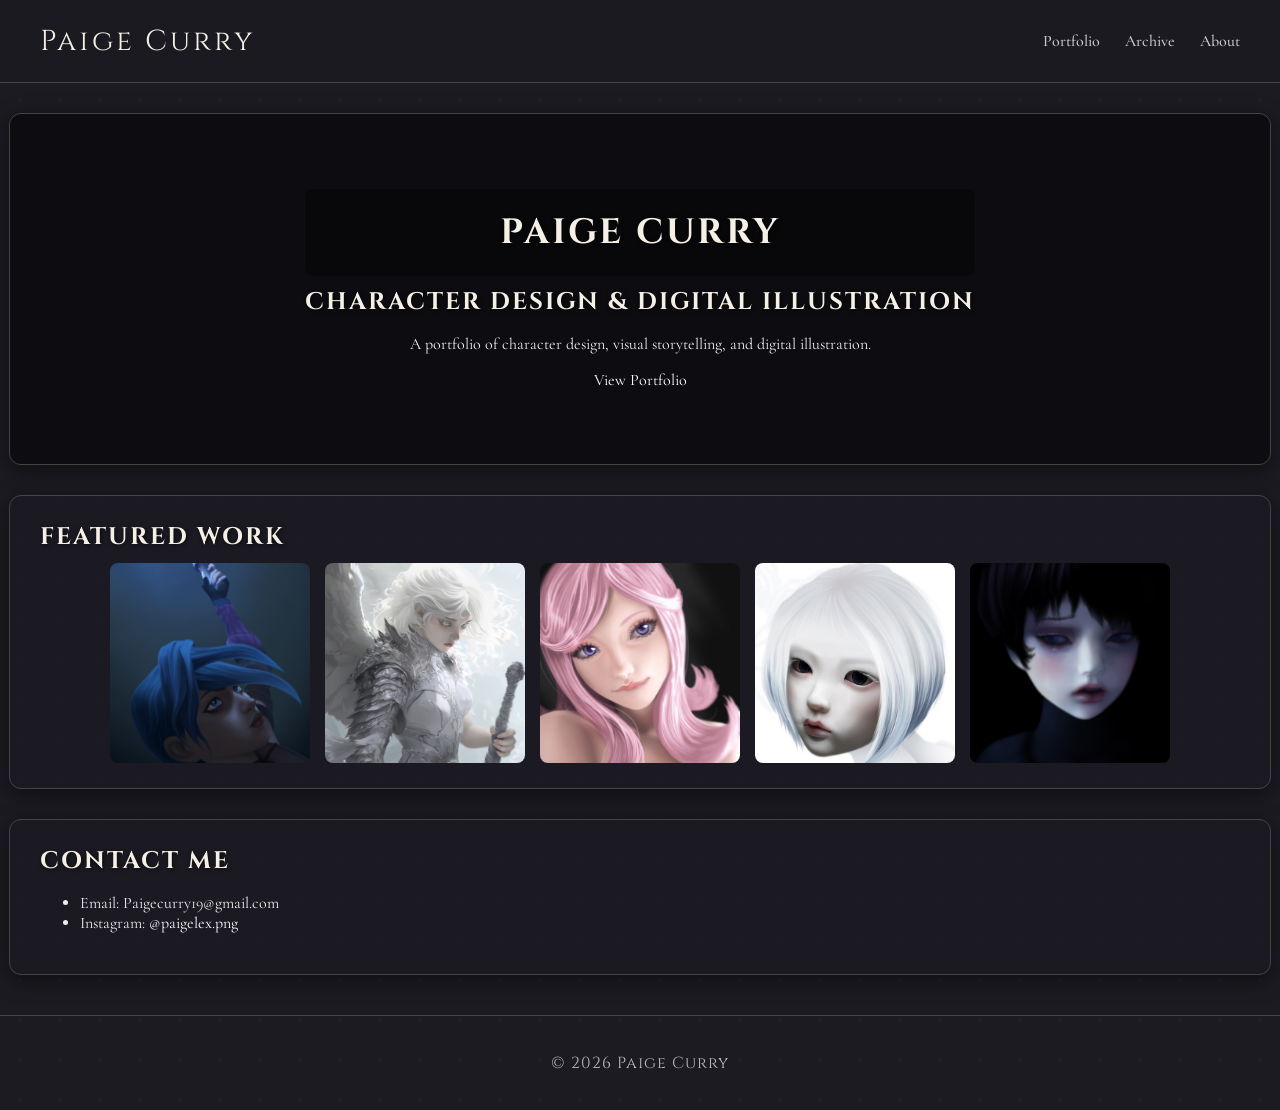
==== index.html @ bc30f3be "Add files via upload" ====
<!DOCTYPE html>
<html lang="en">
<head>
  <meta charset="UTF-8">
  <meta name="viewport" content="width=device-width, initial-scale=1.0">
  <title>Paige Curry | Character Design Portfolio</title>
  
  <!-- Stylesheet -->
  <link rel="stylesheet" href="style.css">
  
  <!-- Fonts -->
  <link href="https://fonts.googleapis.com/css2?family=Cinzel:wght@400;600&family=Cormorant+Garamond:wght@300;400;500&display=swap" rel="stylesheet">
</head>
<body>

  <!-- Header / Navbar -->
  <header>
    <nav class="navbar">
      <div class="logo">
        <a href="index.html">Paige Curry</a>
      </div>
      <ul class="nav-links">
        <li><a href="portfolio.html">Portfolio</a></li>
        <li><a href="archive.html">Archive</a></li>
        <li><a href="about.html">About</a></li>
      </ul>
    </nav>
  </header>

  <!-- Hero Section with Overlay -->
  <section class="hero">
    <div class="hero-overlay"></div> <!-- semi-transparent black layer -->
    <div class="hero-text">
      <h1>Paige Curry</h1>
      <h2>Character Design & Digital Illustration</h2>
      <p>A portfolio of character design, visual storytelling, and digital illustration.</p>
      <a href="portfolio.html" class="hero-button">View Portfolio</a>
    </div>
  </section>

  
  <!-- Featured Work -->
  <section class="featured">
    <h2 class="section-title">Featured Work</h2>
    <div class="gallery">
      <img src="images/Jinx.PNG" alt="Jinx Artwork">
      <img src="images/Seraphim.jpeg" alt="Seraphim Artwork">
      <img src="images/PinkHairedGirl.jpeg" alt="Pink Haired Girl Artwork">
      <img src="images/RoboGirl.JPG" alt="Robo Girl Artwork">
      <img src="images/SadBoy.JPG" alt="Robo Girl Artwork">
    </div>
  </section>

  <!-- Contact Section -->
  <section class="contact">
    <h2>Contact Me</h2>
    <ul>
      <li>Email: Paigecurry19@gmail.com</a></li>
      <li>Instagram: <a href="https://instagram.com/paigelex.png" target="_blank">@paigelex.png</a></li>
  </section>

  <!-- Footer -->
  <footer>
    <p>© 2026 Paige Curry</p>
  </footer>

  <!-- JS -->
  <script src="script.js"></script>
</body>
</html>
---- style.css ----
/* =========================
   BODY & GENERAL
   ========================= */
body {
    font-family: 'Cormorant Garamond', serif;
    margin: 0;
    padding: 0;
    color: #eee;
    background-color: #1c1b22; /* deep gothic dark */
    background-image: radial-gradient(rgba(255,255,255,0.02) 2px, transparent 2px);
    background-size: 40px 40px;
    transition: background 0.5s ease;
}

h1, h2, h3, h4 {
    font-family: 'Cinzel', serif;
    text-transform: uppercase;
    letter-spacing: 2px;
    color: #f5f0e6;
    text-shadow: 1px 1px 4px rgba(0,0,0,0.7);
    margin: 0 0 10px 0;
    transition: color 0.3s ease, text-shadow 0.3s ease;
}

/* =========================
   NAVIGATION
   ========================= */
header {
    width: 100%;
    position: sticky;
    top: 0;
    background: rgba(28,27,34,0.95);
    z-index: 999;
    border-bottom: 1px solid #444;
}

.navbar {
    display: flex;
    justify-content: space-between;
    align-items: center;
    padding: 15px 40px;
}

.navbar .logo a {
    color: #f5f0e6;
    font-family: 'Cinzel', serif;
    font-size: 1.8em;
    text-decoration: none;
    letter-spacing: 3px;
}

.nav-links {
    list-style: none;
    display: flex;
    gap: 25px;
}

.nav-links a {
    color: #ccc;
    text-decoration: none;
    font-weight: 500;
    transition: color 0.3s ease, text-shadow 0.3s ease;
}

.nav-links a:hover {
    color: #f5f0e6;
    text-shadow: 0 0 6px #f5f0e6;
}

/* =========================
   HERO BANNER
   ========================= */
.hero {
    height: 300px;
    background-image: url("images/Bunnies.jpg"); /* or SadBoy.JPG */
    background-size: cover;
    background-position: center;
    display: flex;
    flex-direction: column;
    align-items: center;
    justify-content: center;
    text-align: center;
    position: relative;
    border-radius: 12px;  /* rounds the corners */
    overflow: hidden;     /* keeps overlay & image inside rounded corners */
}

.hero::before {
    content: "";
    position: absolute;
    top: 0; left: 0;
    width: 100%; height: 100%;
    background-color: rgba(0,0,0,0.5); /* dark overlay */
    z-index: 1; /* behind the text */
    /* border-radius not needed because overflow:hidden on hero handles it */
}

.hero-text {
    position: relative;
    z-index: 2; /* text above overlay */
}

.hero h1 {
    background: rgba(0,0,0,0.4); /* optional semi-transparent box behind text */
    padding: 20px 30px;
    border-radius: 8px;
    font-size: 2.2em;
    letter-spacing: 3px;
    color: #f5f0e6;
}

.hero-subtitle {
    margin-top: 10px;
    font-family: 'Cormorant Garamond', serif;
    font-size: 1.2em;
    color: #f5f0e6;
    text-shadow: 1px 1px 4px rgba(0,0,0,0.7);
}

/* Portfolio Hero Image & Height */
.hero-portfolio {
    height: 100px; /* thinner vertically */
    background-image: url("images/Seraphim.jpeg");
    background-size: cover;
    background-position: center top; /* moves image up */
    border-radius: 12px;
    overflow: hidden;
    position: relative;
}

/* Optional: fine-tune vertical position more precisely */
.hero-portfolio {
    background-position: center 26%; /* 0% = top, 50% = center, 100% = bottom */
}

/* Optional: overlay for slightly darker look */
.hero-portfolio::before {
    content: "";
    position: absolute;
    top: 0; left: 0;
    width: 100%; height: 100%;
    background-color: rgba(0,0,0,0.3); /* subtle dark overlay */
    z-index: 1;
    /* border-radius not needed, overflow:hidden handles it */
}

/* Page subtitle styling (beneath hero) */
.page-subtitle {
    font-family: 'Cormorant Garamond', serif;
    font-size: 1.2em;
    color: #f5f0e6;
    text-align: left;
    margin-bottom: 20px;
}

/* =========================
   ABOUT SECTION
   ========================= */
.about-section {
    display: flex;
    justify-content: center;
    padding: 60px 20px;
}

.about-container {
    display: flex;
    flex-wrap: wrap;
    gap: 40px;
    max-width: 1000px;
}

/* =========================
   ABOUT PHOTO
   ========================= */
.about-photo {
    width: 220px;
    height: 220px;           /* makes it a perfect circle container */
    object-fit: cover;       /* keeps aspect ratio, crops if needed */
    border-radius: 50%;
    border: 3px solid #444;
    transition: transform 0.4s ease, box-shadow 0.4s ease;
    cursor: pointer;
}

.about-photo:hover {
    transform: scale(1.1);
    box-shadow: 0 0 30px rgba(245,240,230,0.6);
}

.about-photo:hover {
    transform: scale(1.1);
    box-shadow: 0 0 30px rgba(245,240,230,0.6);
}

.about-text {
    flex: 1;
    min-width: 300px;
    line-height: 1.7;
    font-size: 1.05em;
    color: #ddd;
}

/* =========================
   SECTIONS & CARDS
   ========================= */
section {
    background: rgba(28,27,34,0.95);
    padding: 25px 30px;
    margin: 30px auto;
    border-radius: 12px;
    border: 1px solid #444;
    box-shadow: 0 5px 20px rgba(0,0,0,0.5);
    max-width: 1200px;
    transition: transform 0.3s ease, box-shadow 0.3s ease;
}

section:hover {
    transform: translateY(-5px);
    box-shadow: 0 15px 30px rgba(0,0,0,0.7);
}

/* =========================
   GALLERY
   ========================= */
.gallery {
    display: flex;
    flex-wrap: wrap;
    justify-content: center;
    gap: 15px;
}

.gallery img {
    width: 200px;          /* fixed width */
    height: 200px;         /* box height */
    border-radius: 8px;
    cursor: pointer;
    object-fit: cover;     /* keeps aspect ratio, crops excess */
    transition: transform 0.4s ease, box-shadow 0.4s ease;
}

.gallery img:hover {
    transform: scale(1.2) rotate(-2deg);
    box-shadow: 0 15px 25px rgba(245,240,230,0.5);
}

.gallery img {
    width: 200px;
    border-radius: 8px;
    cursor: pointer;
    transition: transform 0.4s ease, box-shadow 0.4s ease;
}

.gallery img:hover {
    transform: scale(1.2) rotate(-2deg);
    box-shadow: 0 15px 25px rgba(245,240,230,0.5);
}

/* =========================
   LIGHTBOX
   ========================= */
.lightbox {
    display: none;
    position: fixed;
    top:0; left:0;
    width:100%; height:100%;
    background: rgba(0,0,0,0.95);
    justify-content: center;
    align-items: center;
    z-index: 1000;
    animation: fadeIn 0.4s ease forwards;
}

.lightbox-img {
    max-width: 90%;
    max-height: 90%;
    border-radius: 8px;
    box-shadow: 0 10px 30px rgba(245,240,230,0.6);
}

.close {
    position: absolute;
    top: 30px;
    right: 30px;
    font-size: 40px;
    color: #f5f0e6;
    cursor: pointer;
    transition: transform 0.3s ease;
}

.close:hover {
    transform: scale(1.2);
}

/* =========================
   LINKS
   ========================= */
a {
    color: #ffffff;
    text-decoration: none;
    transition: color 0.3s ease, text-shadow 0.3s ease;
}

a:hover {
    color: #f5f0e6;
    text-shadow: 0 0 6px #f5f0e6;
}

/* =========================
   FOOTER
   ========================= */
footer {
    margin-top: 40px;
    text-align: center;
    padding: 20px 0;
    color: #bbb;
    border-top: 1px solid #444;
    font-family: 'Cinzel', serif;
    letter-spacing: 1px;
}

/* =========================
   ANIMATIONS
   ========================= */
@keyframes fadeIn {
    from { opacity: 0; }
    to { opacity: 1; }
}
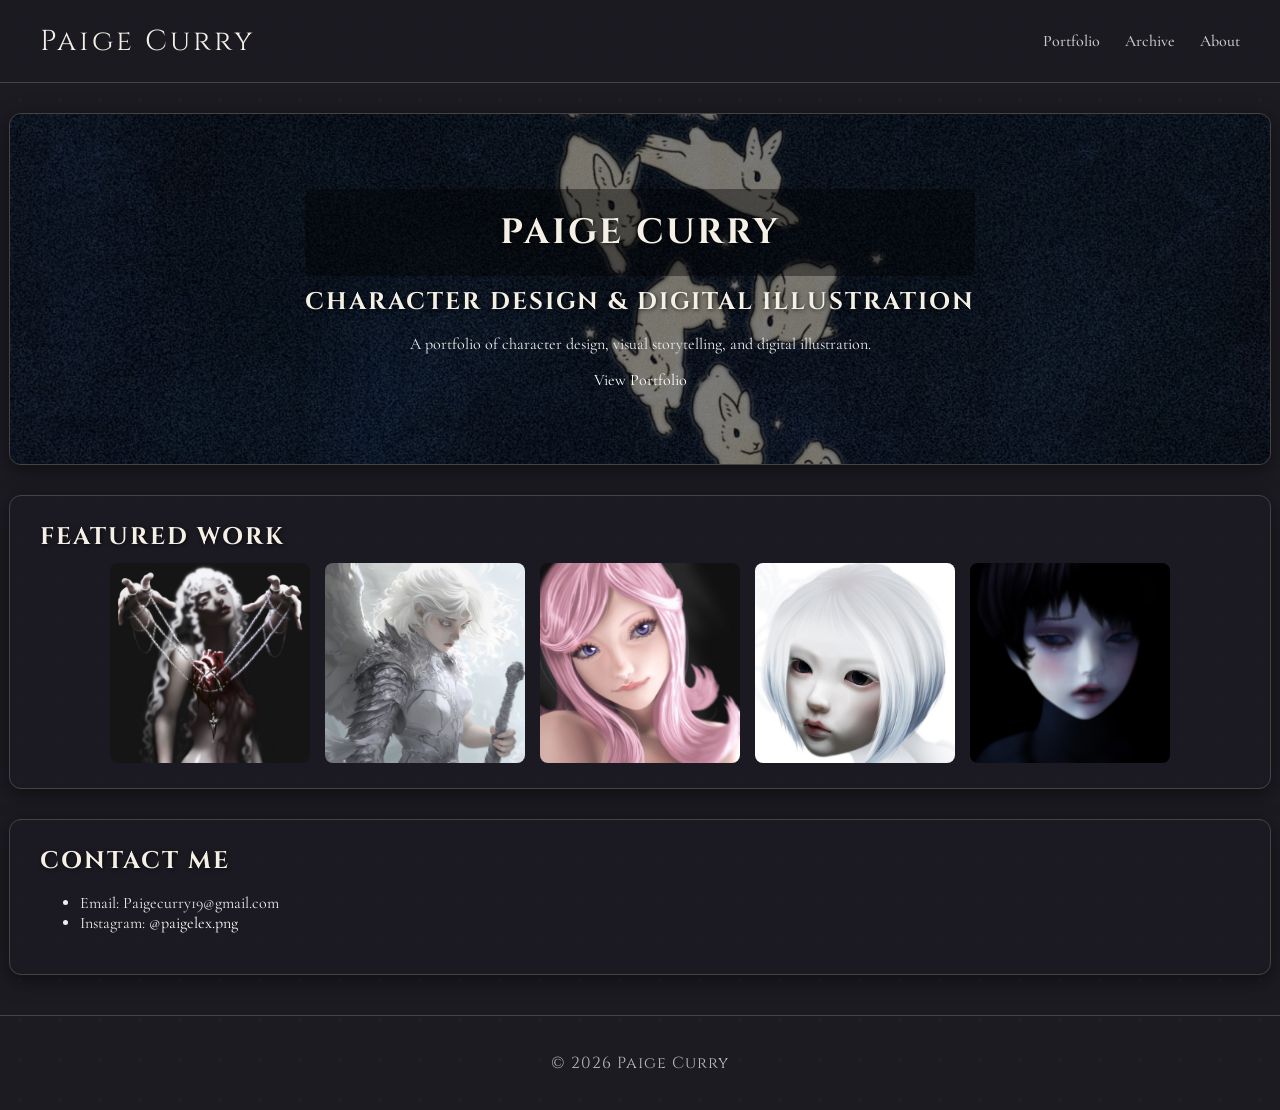
==== commit 8c33b0da: "Update index.html" ====
--- a/index.html
+++ b/index.html
@@ -43,11 +43,12 @@
   <section class="featured">
     <h2 class="section-title">Featured Work</h2>
     <div class="gallery">
-      <img src="images/Jinx.PNG" alt="Jinx Artwork">
-      <img src="images/Seraphim.jpeg" alt="Seraphim Artwork">
-      <img src="images/PinkHairedGirl.jpeg" alt="Pink Haired Girl Artwork">
-      <img src="images/RoboGirl.JPG" alt="Robo Girl Artwork">
-      <img src="images/SadBoy.JPG" alt="Robo Girl Artwork">
+      <img src="images/Heartache.JPG" alt="Artwork">
+      <img src="images/Seraphim.jpeg" alt="Artwork">
+      <img src="images/PinkHairedGirl.jpeg" alt="Artwork">
+      <img src="images/RoboGirl.JPG" alt="Artwork">
+      <img src="images/SadBoy.JPG" alt="Artwork">
+  
     </div>
   </section>
 
@@ -67,4 +68,4 @@
   <!-- JS -->
   <script src="script.js"></script>
 </body>
-</html>+</html>
--- a/style.css
+++ b/style.css
@@ -72,7 +72,7 @@
    ========================= */
 .hero {
     height: 300px;
-    background-image: url("images/Bunnies.jpg"); /* or SadBoy.JPG */
+    background-image: url("images/Bunnies.JPG"); /* or SadBoy.JPG */
     background-size: cover;
     background-position: center;
     display: flex;
@@ -324,4 +324,4 @@
 @keyframes fadeIn {
     from { opacity: 0; }
     to { opacity: 1; }
-}+}
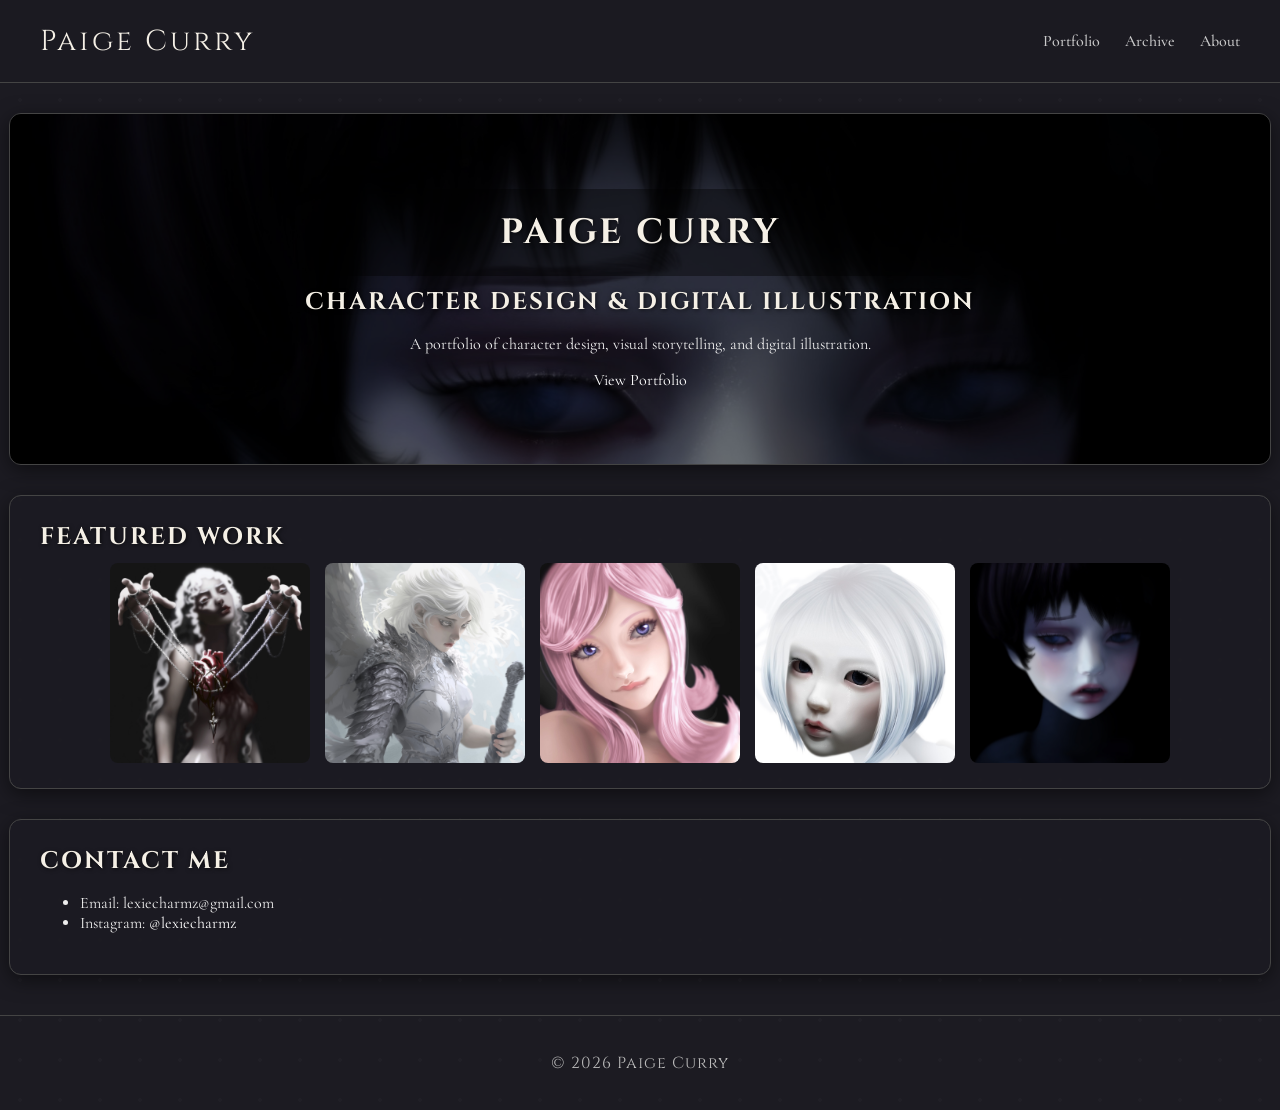
==== commit da85cf6c: "Update index.html" ====
--- a/index.html
+++ b/index.html
@@ -56,8 +56,8 @@
   <section class="contact">
     <h2>Contact Me</h2>
     <ul>
-      <li>Email: Paigecurry19@gmail.com</a></li>
-      <li>Instagram: <a href="https://instagram.com/paigelex.png" target="_blank">@paigelex.png</a></li>
+        <li>Email: lexiecharmz@gmail.com</a></li>
+      <li>Instagram: <a href="https://instagram.com/lexiecharmz" target="_blank">@lexiecharmz</a></li>
   </section>
 
   <!-- Footer -->
--- a/style.css
+++ b/style.css
@@ -72,9 +72,9 @@
    ========================= */
 .hero {
     height: 300px;
-    background-image: url("images/Bunnies.JPG"); /* or SadBoy.JPG */
+    background-image: url("images/SadBoy.JPG"); /* or SadBoy.JPG */
     background-size: cover;
-    background-position: center;
+    background-position: center 30%;
     display: flex;
     flex-direction: column;
     align-items: center;
@@ -131,17 +131,6 @@
 /* Optional: fine-tune vertical position more precisely */
 .hero-portfolio {
     background-position: center 26%; /* 0% = top, 50% = center, 100% = bottom */
-}
-
-/* Optional: overlay for slightly darker look */
-.hero-portfolio::before {
-    content: "";
-    position: absolute;
-    top: 0; left: 0;
-    width: 100%; height: 100%;
-    background-color: rgba(0,0,0,0.3); /* subtle dark overlay */
-    z-index: 1;
-    /* border-radius not needed, overflow:hidden handles it */
 }
 
 /* Page subtitle styling (beneath hero) */
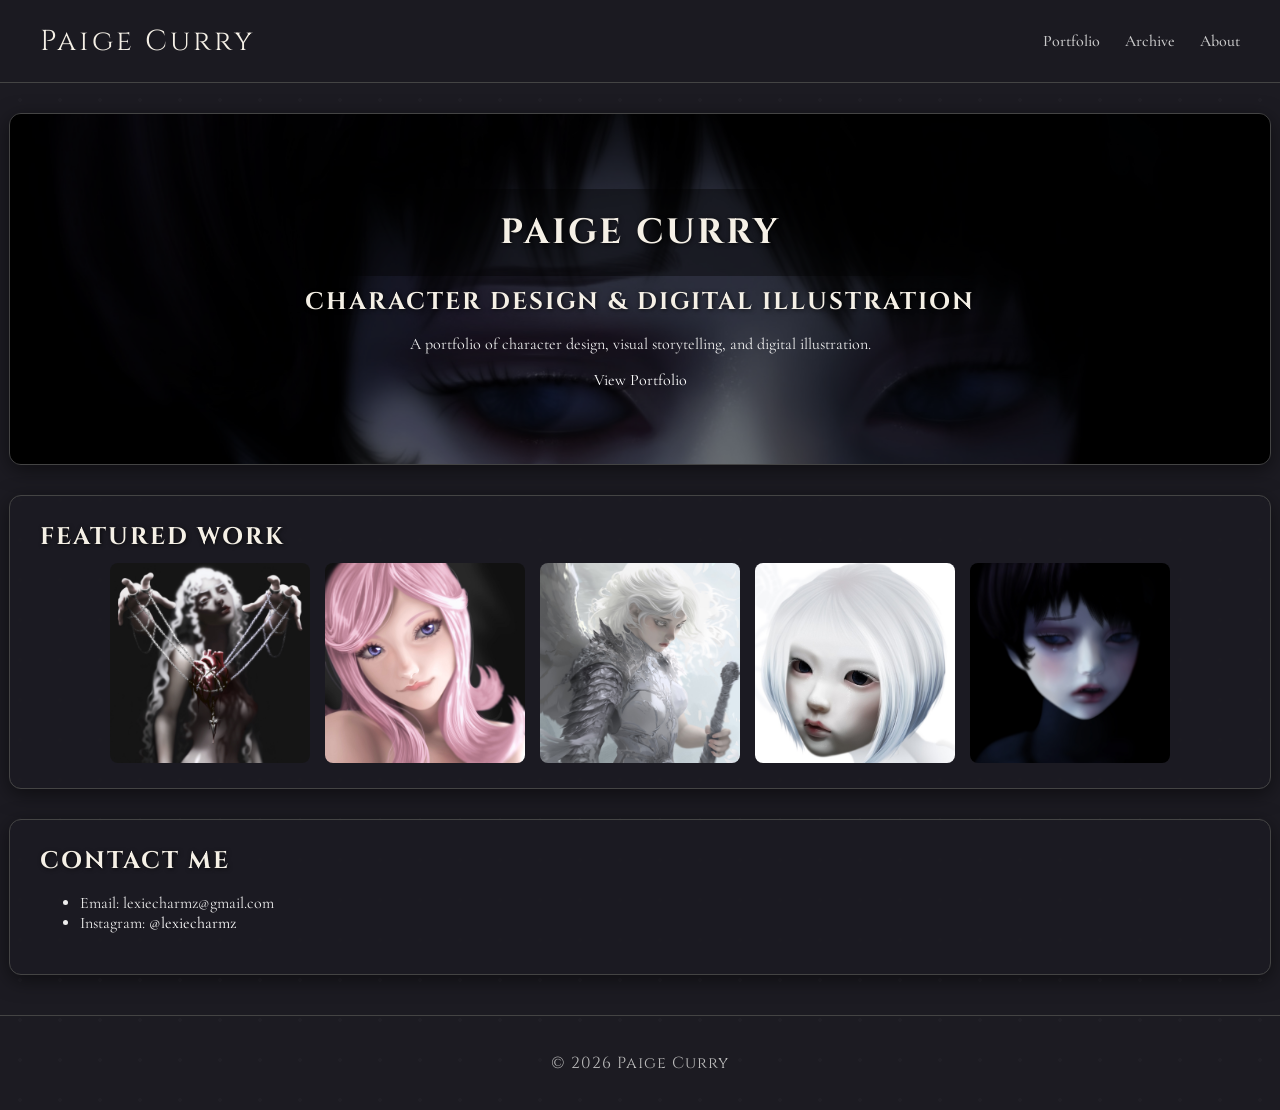
==== commit 13eea05b: "Update index.html" ====
--- a/index.html
+++ b/index.html
@@ -44,8 +44,8 @@
     <h2 class="section-title">Featured Work</h2>
     <div class="gallery">
       <img src="images/Heartache.JPG" alt="Artwork">
+      <img src="images/PinkHairedGirl.jpeg" alt="Artwork">
       <img src="images/Seraphim.jpeg" alt="Artwork">
-      <img src="images/PinkHairedGirl.jpeg" alt="Artwork">
       <img src="images/RoboGirl.JPG" alt="Artwork">
       <img src="images/SadBoy.JPG" alt="Artwork">
   
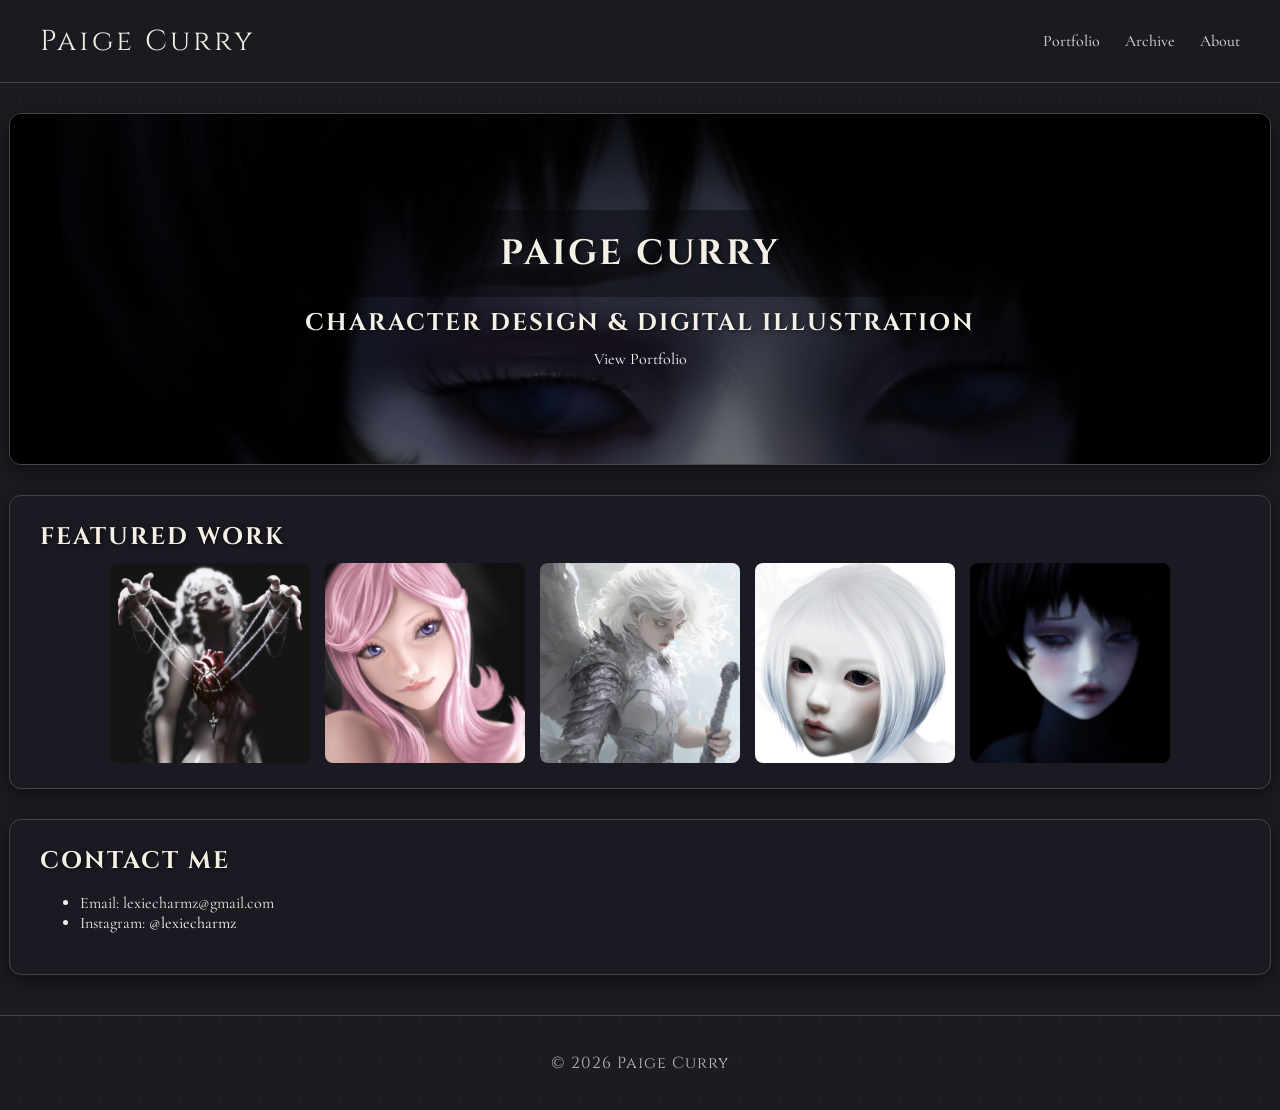
==== commit 44f3d8e1: "Update index.html" ====
--- a/index.html
+++ b/index.html
@@ -33,7 +33,6 @@
     <div class="hero-text">
       <h1>Paige Curry</h1>
       <h2>Character Design & Digital Illustration</h2>
-      <p>A portfolio of character design, visual storytelling, and digital illustration.</p>
       <a href="portfolio.html" class="hero-button">View Portfolio</a>
     </div>
   </section>
